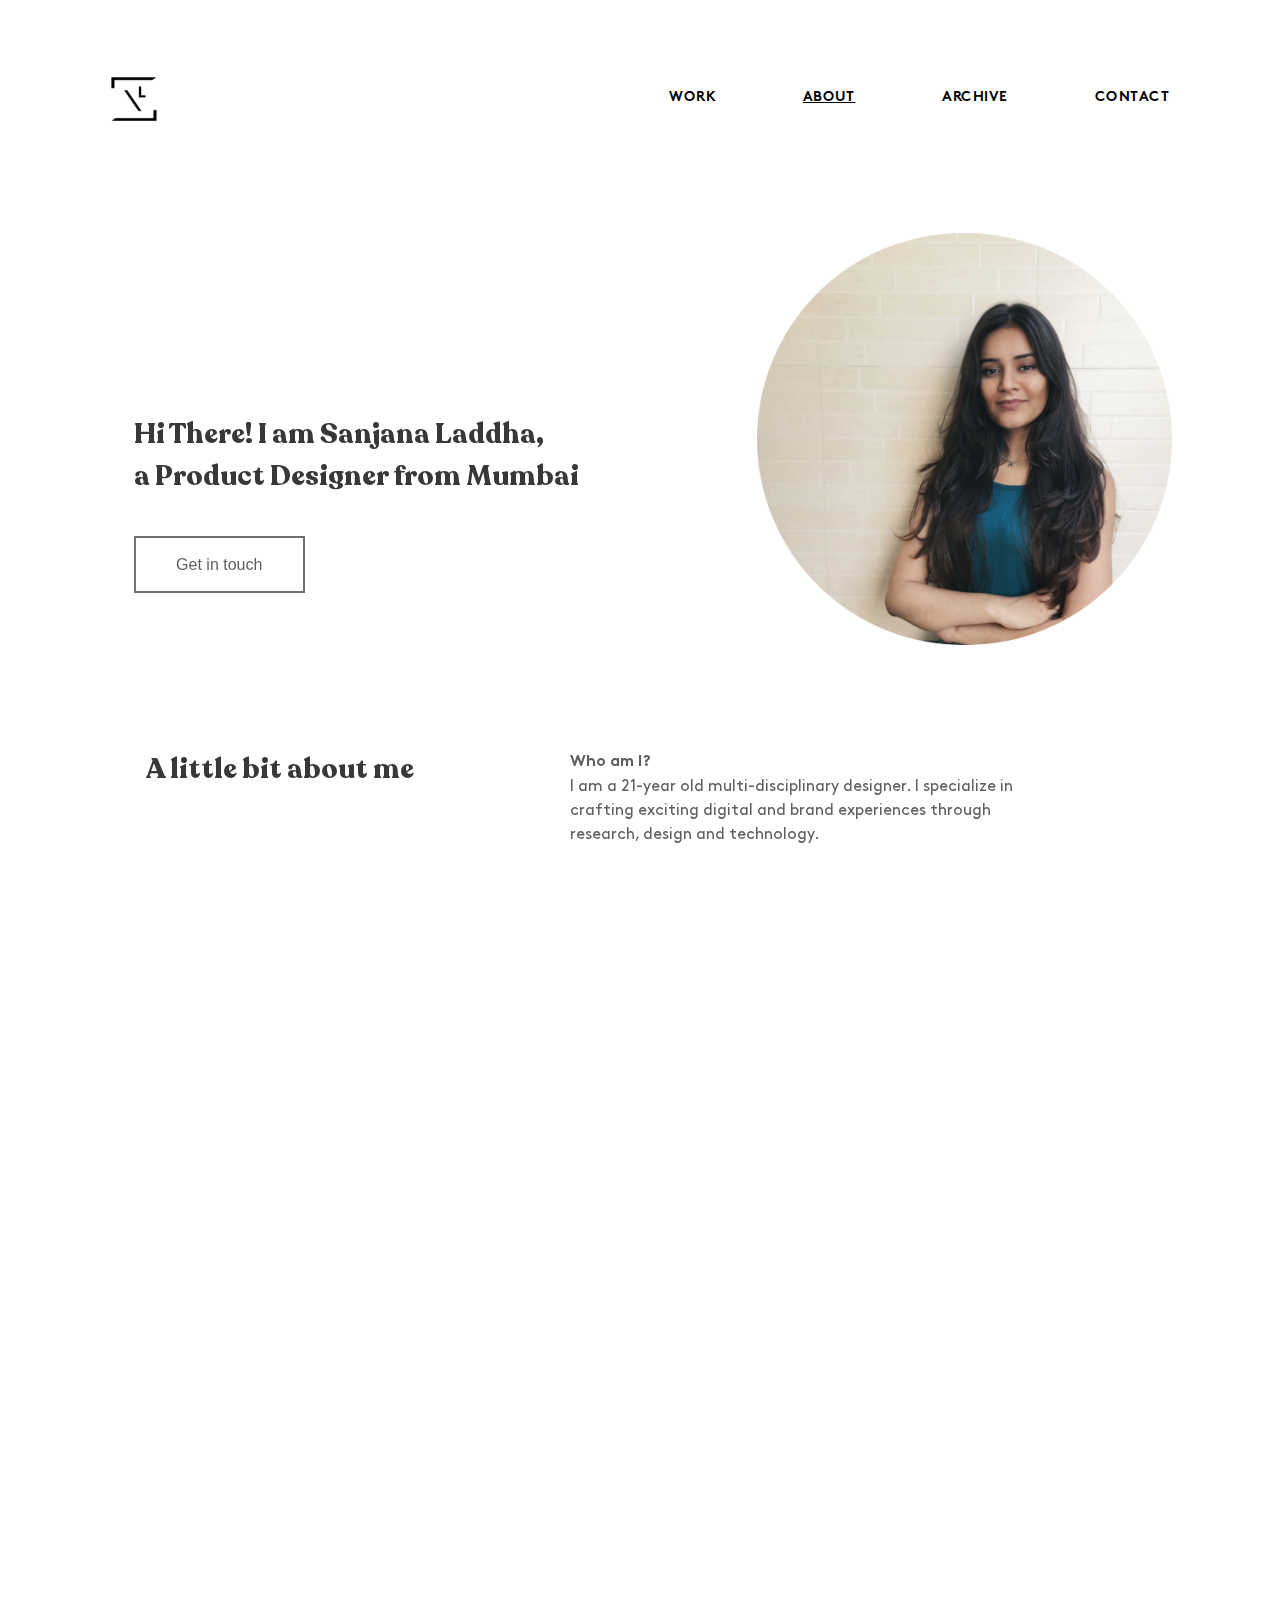
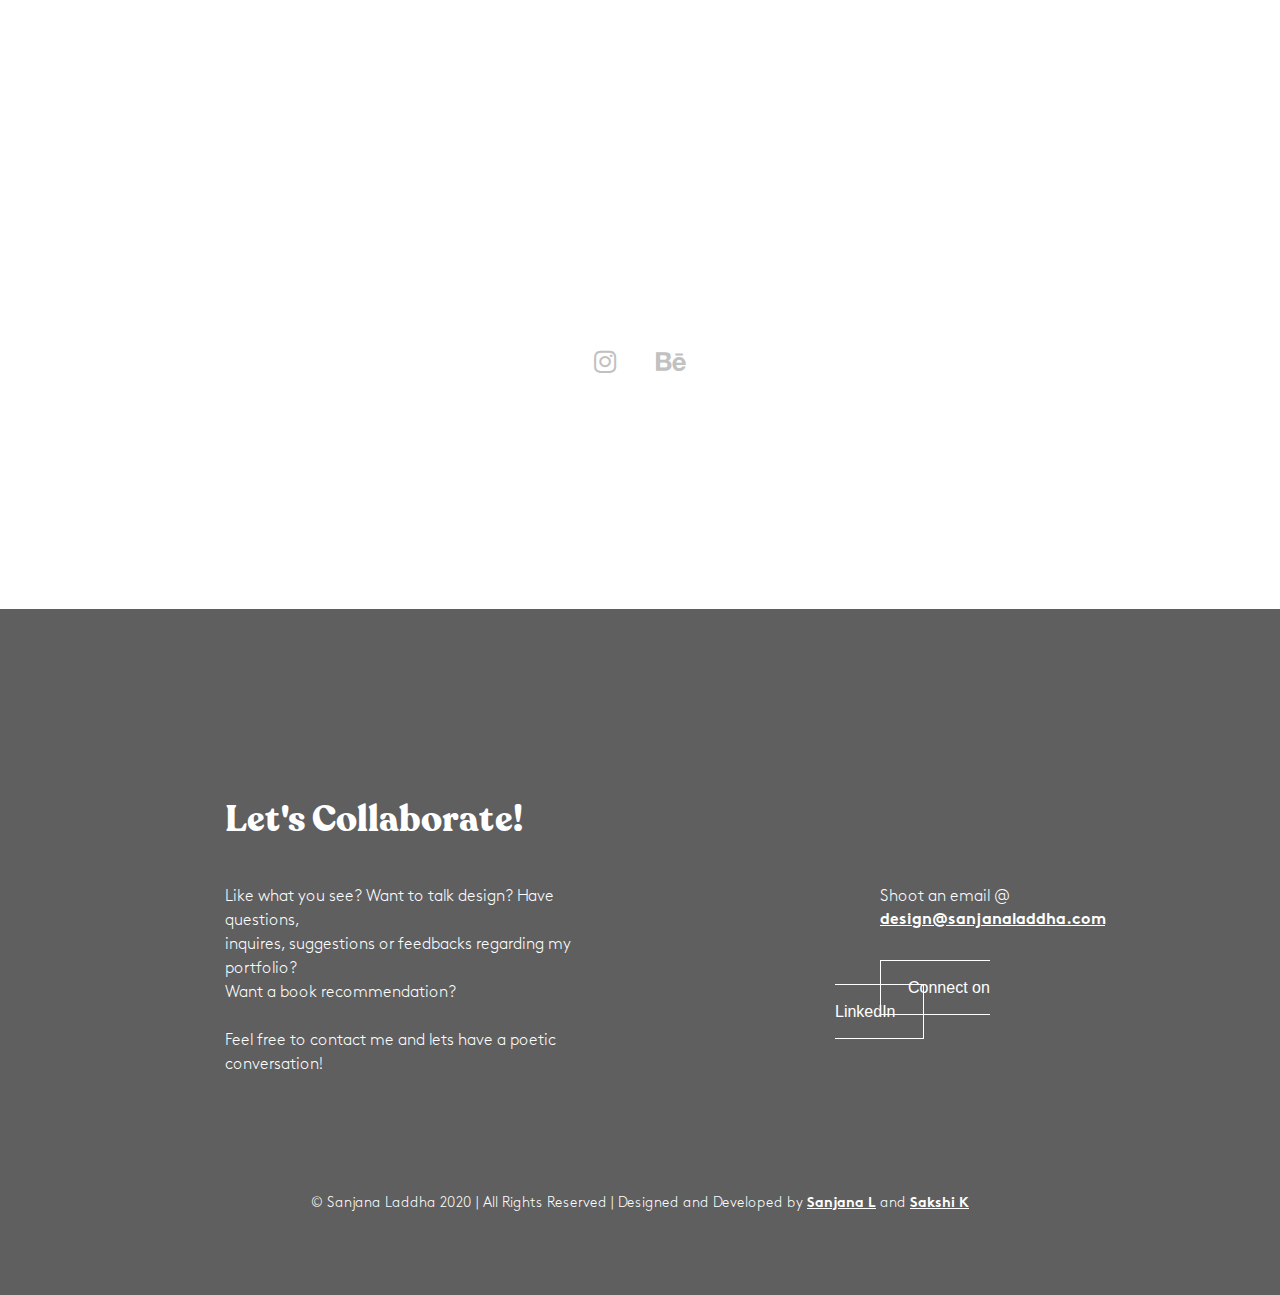
==== about.html @ 804efb01 "initial commit" ====
<html>
    <head>
        <meta name="description" content="I am Sanjana Laddha, a Product and Communication Designer specializing in crafting delightful human experiences. "  >
        <meta name="keywords" content="Sanjana , laddha , sanjana laddha , UI , UX , user experince , graphic designer,
        product designer , UI/UX designer , communication designer , mumbai , designer , freelancer,
        designs , free designs, adobe, adobe illustrator , illustrator , adove XD , XD , Photography , photoshop,
        abode photoshop, google designer , google UI , google UX , microsoft , microsoft UI , microsoft designs, 
        designing , free  templates , reserch , logo design , graphics  ">

        <link rel="icon" type="image" href="images/logo@300x.png"/>

        <title>Sanjana Laddha : Product Designer , UI/UX Designe</title>
        <meta name="viewport" content="width=device-width, initial-scale=1.0">
        <link rel="stylesheet" href="https://cdnjs.cloudflare.com/ajax/libs/font-awesome/5.13.0/css/all.min.css">
        <link rel="stylesheet" href="https://maxcdn.bootstrapcdn.com/bootstrap/4.0.0/css/bootstrap.min.css" integrity="sha384-Gn5384xqQ1aoWXA+058RXPxPg6fy4IWvTNh0E263XmFcJlSAwiGgFAW/dAiS6JXm" crossorigin="anonymous">
        <link rel="stylesheet" href="https://cdnjs.cloudflare.com/ajax/libs/font-awesome/4.7.0/css/font-awesome.min.css">
        <link rel="stylesheet" href="https://cdnjs.cloudflare.com/ajax/libs/font-awesome/4.7.0/css/font-awesome.min.css">
        <link rel="stylesheet" href="css/home.css">
        <link rel="stylesheet" href="css/navigation.css">
        <link rel="stylesheet" href="https://unpkg.com/aos@2.3.0/dist/aos.css">
       
       
    </head>
    <body >
        <a href="#" id="top" class="float">
                <i class="fa fa-angle-double-up"></i>
        </a>
        <section id="section-projects">
            <nav>
                <ul class="menu">
                    <li class="logo"> <a href="index.html">  <img id="logo" src="images/logo@300x.png"></a></li>
                    <li class="item"><a href="index.html">Work</a></li>
                    <li class="item "><a href="about.html" class="now">About</a></li>
                    <li class="item"><a href="archives.html">Archive</a></li>
                    <li class="item"><a href="contact.html">Contact</a>
                    </li>
                    <li class="toggle"><a href="#"><i class="fas fa-bars"></i></a></li>
                </ul>
            </nav>
        </section>
        <div class="b">
        <section id="about-me">
            <div class="row reverse" id="into">
                <div class="col-sm-12 col-xs-12 col-md-7 sanjana"  data-aos="fade-up">
                    <h4>Hi There! I am Sanjana Laddha, 
                        <br>a Product Designer from Mumbai</h4>
                    
                    <br><br>
                    <a href="contact.html" >Get in touch</a>
                    <br><br>
                </div>
                <div class="col-sm-12 col-xs-12 col-md-5" data-aos="fade-up">
                    <img 
                    src="images/about.png"
                     style="max-width: 100%;max-height: 100%; "
                     >
                </div>
            </div>
        </section>
        <section id="who">
            <div class="row">
                <div class="col-sm-12 col-xs-12 col-md-5"  data-aos="fade-up">
                    <h3>A little bit about me</h3>
                </div>
                <div class="col-sm-12 col-xs-12 col-md-6" >
                    <p  >
                        <div class="heading" data-aos="fade-up">Who am I?</div>
                       <p data-aos="fade-up">I am a 21-year old multi-disciplinary designer. I specialize in crafting exciting digital and brand experiences through research, design and technology.
                    </p> 
                        <div class="heading" data-aos="fade-up">What design means to me?</div>
                      <p data-aos="fade-up">Design to me is a way of thinking, which when put to use has the potential to shape the world. I believe in strong, minimalist and functional design.
                    </p> 
                       <!-- <div class="heading" data-aos="fade-up">What do I consider my superpower?</div>
                       <p data-aos="fade-up"> Empathy etc etc who actively looks for challenges and embarks on a deep? quest to figure out their solution?. I am curious about a lot of things? And I like to experiment and innovate wherever I get an opportunity to.
                    </p> -->
                        <div class="heading" data-aos="fade-up">What do I do when I am not designing?</div>
                       <p data-aos="fade-up" > I love to read fiction, write poems, code creative concepts, dance in public and photograph still life objects.
                    </p> </p>
                </div>
            </div>
        </section>

        <section id="who">
            <div class="row">
                <div class="col-sm-12 col-xs-12 col-md-5" data-aos="fade-up">
                    <h3>Experience</h3>
                </div><br>
                <div class="col-sm-12 col-xs-12 col-md-6">
                   <br> <p> 
                    <div class="row">
                        <div class="col-sm-12 col-xs-12 col-md-3">
                            <img src="images/cisco-logo.png" width="89px"  data-aos="fade-up">
                        </div>
                        <div class="col-sm-12 col-xs-12 col-md-6">
                            <div class="heading" data-aos="fade-up"> User Experience Designer</div>
                           <p data-aos="fade-up"> CISCO <br>
                            Feb 2021 - Present<br>
                            Bengaluru, India<br>
                        </p> 
    
                        </div>
                    </div><br>
                        <div class="row">
                            <div class="col-sm-12 col-xs-12 col-md-3">
                                <img src="images/godrej.png" data-aos="fade-up">
                            </div>
                            <div class="col-sm-12 col-xs-12 col-md-6">
                                <div class="heading" data-aos="fade-up"> Communication Designer</div>
                               <p data-aos="fade-up"> Godrej Properties Limited<br>
                                Jun 2020 - Jan 2021(8 months)<br>
                                Mumbai, India<br>
                            </p> 
        
                            </div>
                        </div><br>
                        <div class="row">
                            <div class="col-sm-12 col-xs-12 col-md-3">
                                <img src="images/star.png" data-aos="fade-up">
                            </div>
                            <div class="col-sm-12 col-xs-12 col-md-7">
                                <div class="heading" data-aos="fade-up"> Design and Strategy Intern/Contractor</div>
                               <p data-aos="fade-up"> Pro Kabaddi League, Star TV Network<br>
                                Jun 2019 - Apr 2020 (6 months)<br>
                                Mumbai, India<br>
                            </p> 
        
                            </div>
                        </div><br>
                        
                        <div class="row">
                            <div class="col-sm-12 col-xs-12 col-md-3">
                                <img src="images/cello.png" data-aos="fade-up">
                            </div>
                            <div class="col-sm-12 col-xs-12 col-md-6">
                                <div class="heading" data-aos="fade-up">Product and Packaging Designer</div>
                              <p data-aos="fade-up">  Cello Pens Pvt Ltd - live project<br>
                                Sept 2018 - Sept 2019 (1 year)<br>
                                Location Mumbai, India<br>
                            </p> 
        
                            </div>
                        </div>

                        
                    </p>   
                    <br> 
                    <a target="_black" data-aos="fade-up" href="docs/SanjanaLaddhaResume.pdf" style="  margin-top: 8vh;">Download Resume</a>
                </div>
            </div>
        </section>
        <br>
        <section id="who">
            <div class="row">
                <div class="col-sm-12 col-xs-12 col-md-5">
                    <h3 data-aos="fade-up">Academics</h3>
                </div>
                <div class="col-sm-12 col-xs-12 col-md-6">
                    <p>
                        <div class="heading" data-aos="fade-up">Indian School of Design and Innovation, Mumbai</div>
                        <p data-aos="fade-up">Bachelors in Communication Design<br>
                        2017-2021                        
                    </p>
                        <div class="heading" data-aos="fade-up"> IDOL, Mumbai University, Mumbai</div>
                        <p data-aos="fade-up">Bachelors in Sociology<br>
                        2017-2020
                    </p>  
                       
                    </p>

                </div>
            </div>
        </section>

        <section id="who">
            <div class="row">
                <div class="col-sm-12 col-xs-12 col-md-5" >
                    <h3 data-aos="fade-up">Tools and skills</h3>
                </div>
                <div class="col-sm-12 col-xs-12 col-md-6">
                    <p>
                        <div class="heading" data-aos="fade-up">UI/UX tools</div>
                        <p data-aos="fade-up">Adobe XD, Figma, Framer, Axure                     
                        </p>
                        <div class="heading" data-aos="fade-up">2D Graphic</div>
                        <p data-aos="fade-up">Adobe Suite (Illustrator, Photoshop, InDesign, Lightroom)
                        </p>
                        <div class="heading" data-aos="fade-up">Programming</div>
                       <p data-aos="fade-up"> Html5, CSS, p5js
                    </p>
                        <div class="heading" data-aos="fade-up">Research methods</div>
                        <p data-aos="fade-up">Competitive Testing, Affinity Diagrams, User Persona building, User Journey Mapping, Survey, Focus Group Discussions, Interviews, Storyboarding, Card sorting, Task Analysis, Heuristic Evaluation, A/B Testing, Paper Prototyping and Usability Testing
                        </p> <br>
                        <div class="heading" data-aos="fade-up">Design skills</div>
                        <p data-aos="fade-up">UI & Vector graphics, Concept Sketching, Illustration, Moodboarding, Style tiles, Pattern Library, Wireframing, Photo-editing, Rapid Prototyping & Micro-Animation
                        </p>
                        <div class="heading" data-aos="fade-up">Soft skills</div>
                        <p data-aos="fade-up">Problem Solving, Creativte brainstorming, Flexibility, Attention to detail, Thorough, Empathy and Collaboration
                        </p>
                    </p>
                </div>
            </div>
        </section>


        <section id="who">
            <div class="row">
                <div class="col-sm-12 col-xs-12 col-md-5">
                    <h3 data-aos="fade-up">Other interesting mentions</h3>
                </div>
                <div class="col-sm-12 col-xs-12 col-md-6">
                    <br> <p id="you" data-aos="fade-up">
                        Started a successful Social Awareness campaign for All India Disabled Rehabilitation Education Institute, Nashik.
                        <br><a data-aos="fade-up" href="https://youtu.be/KclgsPMXMGk">https://youtu.be/KclgsPMXMGk</a>
                            
                                          
                        <br><br>
                        Grade A in Elementary and Intermediate Art Exam
                        <br><br>
                        Three certifications in Ethical Hacking<br> (Basics of EH, SQL Injection, Cross-site Scripting)
                        <br><br>
                        Certification in Human Centered Design and Interaction Design
                          
                    </p>
                </div>
            </div>
        </section>
        <br><br><br>
        <section id="social-media">
          
          
              <a target="_black" href="https://www.instagram.com/sanjanaladdha/" class="fa fa-instagram" style="color: #C1C1C1;"></a>
              <a target="_black" href="https://www.behance.net/sanjanaladdha" class="fa fa-behance" style="color: #C1C1C1;"></a>
             
            
          </section>

          <footer id="footer">
            <div class="row">
              <div class="col-sm-12 col-xs-12 col-md-6">
                <h3>Let's Collaborate!</h3>
              </div>
              <div class="col-sm-12 col-xs-12 col-md-6"></div>
             </div>
            <div class="row">
              <div class="col-sm-12 col-xs-12 col-md-6 odd1">
                  <p> Like what you see? Want to talk design? Have questions, <br class="break">inquires, suggestions or feedbacks regarding my portfolio? 
                  <br> Want a book recommendation?
                  <br ><br >
                  Feel free to contact me and lets have a poetic conversation!</p>
                  
              </div>
              
              <div class="col-sm-12 col-xs-12 col-md-6">
                <div class="even1">
                <p>Shoot an email @
                <br>
                <a href="mailto:design@sanjanaladdha.com ">design@sanjanaladdha.com </a></p>
                <a target="_blank" href ="https://www.linkedin.com/in/sanjana-laddha/" class="link">Connect on LinkedIn</a>
              </div>
              </div>
            </div>
            <div class="row">
      
            <div class="col " id="copyright">
              <p> &#169 Sanjana Laddha 2020  |  All Rights Reserved  |  Designed and Developed by 
                  <a target="_black" href="https://www.linkedin.com/in/sanjana-laddha/">Sanjana L</a> and <a target="_black" href="https://www.linkedin.com/in/sakshi-kshatriya-9b627313a/">Sakshi K</a></p>
            </div>
          </div>
          </footer>
          </div>
          <script src="https://ajax.googleapis.com/ajax/libs/jquery/3.2.1/jquery.min.js"></script>
          <script src="https://code.jquery.com/jquery-3.2.1.slim.min.js" integrity="sha384-KJ3o2DKtIkvYIK3UENzmM7KCkRr/rE9/Qpg6aAZGJwFDMVNA/GpGFF93hXpG5KkN" crossorigin="anonymous"></script>
          <script src="https://cdnjs.cloudflare.com/ajax/libs/popper.js/1.12.9/umd/popper.min.js" integrity="sha384-ApNbgh9B+Y1QKtv3Rn7W3mgPxhU9K/ScQsAP7hUibX39j7fakFPskvXusvfa0b4Q" crossorigin="anonymous"></script>
          <script src="https://maxcdn.bootstrapcdn.com/bootstrap/4.0.0/js/bootstrap.min.js" integrity="sha384-JZR6Spejh4U02d8jOt6vLEHfe/JQGiRRSQQxSfFWpi1MquVdAyjUar5+76PVCmYl" crossorigin="anonymous"></script>
          <script src="https://unpkg.com/aos@2.3.0/dist/aos.js"></script>
          <script src="js/navigation.js"></script>
         <script>  
          AOS.init({
  duration: 500,
    once: true,
})
 function myFunction() {
  var x = document.getElementById("navbar");
  if (x.className === "topnav") {
    x.className += " responsive";
  } else {
    x.className = "topnav";
  }
}

mybutton = document.getElementById("top");

// When the user scrolls down 20px from the top of the document, show the button
window.onscroll = function() {scrollFunction()};

function scrollFunction() {
  if (document.body.scrollTop > 100 || document.documentElement.scrollTop > 100) {
    mybutton.style.display = "block";
  } else {
    mybutton.style.display = "none";
  }
}

// When the user clicks on the button, scroll to the top of the document
function topFunction() {
  document.body.scrollTop = 0; // For Safari
  document.documentElement.scrollTop = 0; // For Chrome, Firefox, IE and Opera

}



          </script>
    </body>
</html>
---- css/home.css ----
@import url("../fonts/Brown/stylesheet.css");
@import url("../fonts/Recoleta/stylesheet.css");
*{
    margin:0px;
    padding: 0;
    line-height: 1.5;   
}
#view iframe{
     height: 100%;
  width: 100%;
  
}
@media only screen and (max-width: 600px) {
  #view iframe {
   width: 100%;
   height: auto;
   object-fit: contain;
  }
}
#view{
  font-family: 'Brown';
}
#view h1 {

  text-align: left;
}
.boldp{
  font-weight: 600;
}
#view p {

 font-weight:500;
}
#view img {

  object-fit: contain;
}
@media only screen and (max-width: 600px) {
  #view img {
   width: 100%;
   height: auto;
   object-fit: contain;
  }
}
html {
    scroll-behavior: smooth;
  }
  h1{
    color: #393939;
    font-family: 'Recoleta';
    line-height: 1.2;
    font-weight: bold;
    font-size: 36px;
   /* letter-spacing: ;*/
    align-self: center;
    text-align: center;
    justify-self: center;
    margin-top: 10vh;
}
  /*=====================================HEADER=========================================*/
#showcase{
  
    display: flex;
    flex-direction: row;
    padding: 0px 20px;
    z-index: -1;
    margin: 0vh 10vh;
    max-width: 100%;
    align-items: center;
    justify-content: center;

}
#showcase1{
  display: flex;
  flex-direction: column;
  padding: 0px 20px;
  z-index: -1;
  margin: 0vh 10vh;
  max-width: 100%;
  
}
.animation-main {
  /* Start the shake animation and make the animation last for 0.5 seconds */
  float: right;
  animation: shake 2s ;
  -webkit-backface-visibility: hidden;
    -webkit-transform: translateZ(0) scale(1, 1);
  /* When the animation is finished, start again */
  animation-iteration-count: infinite;
  width: 420px;
  height: auto;
  border: 1px solid white;
}

@keyframes shake {
  0% { transform: translate(1px, 1px) rotate(0deg); }
  10% { transform: translate(-1px, -1px) rotate(-1deg); }
  20% { transform: translate(1px, 0px) rotate(1deg); }
  30% { transform: translate(1px, 1px) rotate(0deg); }
  40% { transform: translate(-1px, -1px) rotate(1deg); }
  50% { transform: translate(1px, 0px) rotate(-1deg); }
  60% { transform: translate(1px, 1px) rotate(0deg); }
  70% { transform: translate(-1px, -1px) rotate(-1deg) }
  80% { transform: translate(1px, 0px) rotate(1deg); }
  90% { transform: translate(1px, 1px) rotate(0deg); }
  100% { transform: translate(-1px, -1px) rotate(-1deg); }
}
@media only screen and (max-width: 600px) {
#showcase {
 margin: 3vh 3vh;
 flex-direction: column-reverse;
  }
  .animation-main{
      float: none;
      width: 100%;
     
  }
}
@media only screen and (max-width: 600px) {
  /* #showcase img {
    margin: 10vh 1vh;
    margin-bottom: 0vh;
    
  } */
}
.head {
    color: #393939;
    font-family: 'Recoleta';
    line-height: 1.3;
    font-weight: bold;
    font-size: 38px;
   /* letter-spacing: ;*/
  align-self: center;
    text-align: left;
    justify-self: center;
    margin-top: 4vh;
    margin-bottom: 10px;
}
@media only screen and (max-width: 600px) {
 .head {
    font-size: 32px;
    margin-top: 5vh;
    text-align: center;
    
  }
 .arrow{
   display: none;
 }
}
#showcase p{
    color: #5f5f5f;
    line-height: 1.2;
    font-family: 'Brown';
    line-height: 1.5;
    font-size: 18px;
   align-self: center;
    text-align: left;
    justify-self: center;
   width: 75%
}
.interning{
  color: #5f5f5f;
  line-height: 1.2;
  font-family: 'Brown';
  line-height: 1.5;
  font-size: 16px !important;
 align-self: center;
  text-align: left;
  justify-self: center;
  text-decoration: underline;
  margin-top: 55px;
  text-transform: uppercase;
  /* padding-bottom: 4px;
  border-bottom: 1px solid #5F5F5F;
  border-width: fit-content; */
}
@media only screen and (max-width: 600px)
 {
  #showcase p
  {
    font-size: 16px;
    text-align: center;
    width: 100%;
  }
}
@media only screen and (max-width: 600px)
 {
  #showcase br
  {
    display: none;
  }
}

#showcase .scroll{
    text-decoration: none;
    
    color: black;
    font-size: 16px;
    align-self: center;
    /* margin-top: 150px; */
    font-weight: bold ;
    font-family: "Brown";
    
}
@media only screen and (max-width: 600px) {
  #showcase .scroll{
    margin-top: 150px;
    text-decoration: underline;
  }
}
#showcase .scroll:hover{
   text-decoration: underline;
   
}


.ml11 {
  font-weight: 700;
  font-size: 3.5em;
}

.ml11 .text-wrapper {
  position: relative;
  display: inline-block;
  padding-top: 0.1em;
  padding-right: 0.05em;
  padding-bottom: 0.15em;
}

.ml11 .line {
  opacity: 0;
  position: absolute;
  left: 0;
  height: 100%;
  width: 3px;
  background-color: rgb(0, 0, 0);
  transform-origin: 0 50%;
}

.ml11 .line1 { 
  top: 0; 
  left: 0;
}

.ml11 .letter {
  display: inline-block;
  line-height: 1em;
}
/*===========================================HEADER===========================================*/


/*============================================NAVBAR===========================================*/
#section-projects{
  margin: 6vh 10vh;
  max-width: 100%;
  margin-bottom: 0vh !important;
}
@media only screen and (max-width: 600px) {
  #section-projects{
    margin: 3vh 3vh;
  
  }
}
nav {
  padding: 0 15px;
}
a {
  color: black;
  text-decoration: none;
}
.menu,
.submenu {   
  list-style-type: none;
}
.logo {
  font-size: 20px;
  padding: 7.5px 10px 7.5px 0;
}
.now{
  text-decoration: underline;
}
.item {
  text-transform: uppercase;
  text-decoration: none;
  color: #000000;
  font-family: "Brown";
  font-size: 14;
  font-weight: bold;
  letter-spacing: 0.5;
  display: block;
  padding-left: 6vw;
  text-align: center;
  padding-top: 2vh;
}
.item.button {
  padding: 9px 5px;
}
a:hover,
.item a:hover::after {
  color: #000000;
  text-decoration: none;
  text-decoration: underline;
}



/* Mobile menu */
.menu {
  display: flex;
  flex-wrap: wrap;
  justify-content: space-between;
  align-items: center;
}
.menu li a {
  display: block;
  padding: 15px 5px;
}
.menu li.subitem a {
  padding: 15px;
}
.toggle {
  order: 1;
  font-size: 20px;

}
.item.button {
  order: 2;
}
.item {
  order: 3;
  width: 100%;
  text-align: center;
  display: none;

}
.active .item {
  display: block;
}
.button.secondary { /* divider between buttons and menu links */
  border-bottom: 1px #444 solid;
}

/* Submenu up from mobile screens */
.submenu {
  display: none;
}
.submenu-active .submenu {
 display: block;
}
.has-submenu i {
  font-size: 12px;
}
.has-submenu > a::after {
  font-family: "Font Awesome 5 Free";
  font-size: 12px;
  line-height: 16px;
  font-weight: 900; 
  content: "\f078";
  color: white;
  padding-left: 5px;
}
.subitem a {
  padding: 10px 15px;
}
.submenu-active {
  background-color: #111;
  border-radius: 3px;
}

/* Tablet menu */
@media all and (min-width: 700px) {
  .menu {
      justify-content: center;
  }
  .logo {
      flex: 1;
  }
  .item.button {
      width: auto;
      order: 1;
      display: block;
  }
  .toggle {
      flex: 1;
      text-align: right;
      order: 2;
  }
  /* Button up from tablet screen */
  .menu li.button a {
      padding: 10px 15px;
      margin: 5px 0;
  }
  .button a {
      background: #0080ff;
      border: 1px royalblue solid;
  }
  .button.secondary {
      border: 0;
  }
  .button.secondary a {
      background: transparent;
      border: 1px #0080ff solid;  
  }
  .button a:hover {
      text-decoration: none;
  }
  .button:not(.secondary) a:hover {
      background: royalblue;
      border-color: darkblue;
  }
}

/* Desktop menu */
@media all and (min-width: 960px) {
  .menu {
      align-items: flex-start;     
      flex-wrap: nowrap;
      background: none;
  }
  .logo {
      order: 0;
  }
  .item {
      order: 1;
      position: relative;
      display: block; 
      width: auto;
  }
  .button {
      order: 2;
  }
  .submenu-active .submenu {
      display: block;
      position: absolute;
      left: 0;
      top: 68px;
      background: #111;
  }
  .toggle {
      display: none;
  }
  .submenu-active {
      border-radius: 0;
  }
}
/*============================================NAVBAR===========================================*/

/*============================================Projects==========================================*/
#projects{
      margin: 10vh 10vh;
  padding-left: 2vw;
}

#project h1{
  color: #393939;
  font-family: 'Recoleta';
  line-height: 1.2;
  font-weight: bold;
  font-size: 36px;
 /* letter-spacing: ;*/
  align-self: center;
  text-align: center;
  justify-self: center;
  margin-top: 10vh;
}
@media only screen and (max-width: 600px) {
  #projects{
    margin: 10vh 3vh;
    padding: none;
    margin-bottom: 12vh;
  }
}

.projectsview{
  margin : 20vh 150px;
}
.projectsview td{
  padding-right: 100px;
}
.projectimg{
  margin : 20vh 150px;
  margin-top:0px;
}
.projectshead{
  margin : 10vh 250px;
    margin-bottom:0px;
   text-align: center;
}
@media only screen and (max-width: 600px) {
  .projectsview{
    margin : 20vh 20px;
   
  }
}
@media only screen and (max-width: 600px) {
  .projectimg{
    margin : 20vh 20px;
     margin-top:0px;
  }
}

@media only screen and (max-width: 600px) {
  .projectshead{
    margin : 20vh 10px;
    margin-bottom:0px;
    text-align: center;
  }
}
.mobnone{
  display:none;
}
.next{
  border: 2px solid #707070;
  color : #707070;
  padding: 10px;
  width: 30%;
  float: right;
  text-decoration: none;
  text-align: center;
  margin-top: 50px;
  
}
.next:hover{
  text-decoration: none;
  background-color : #47A3F3;
  border: none;
  color: white;
}
@media only screen and (max-width: 600px) {
  .next{
    width: 100%;
  }
}
.gif-card{
  margin: 80px auto;
  text-align: center;
}
@media only screen and (max-width: 600px) {
 .gif-card{
   margin: 40px auto;
  }
}
.gif{
    border:none;
     box-shadow: 0px 3px 6px rgba(74, 88, 101, 0.161);
  max-width: 100%;
  max-height:auto;
margin: 0px auto;
}
@media only screen and (max-width: 600px) {
  .gif{
  
     height: auto;
     width: 100%;

  }
}
.odd {
  width: 40vw;

  float: left;
  border: none;
  /*box-shadow: 0 2px 4px 0 rgba(74, 88, 101, 0.16), 0 3px 10px rgba(74, 88, 101, 0.16);*/
  box-shadow: 0px 3px 6px rgba(74, 88, 101, 0.161);
  cursor: pointer;
  margin-bottom: 6vh;
  transition:all 0.3s ease-in-out;
  
}
@media only screen and (max-width: 600px) {
  .odd{
    width: 80vw;
    float: none;
    border: none;
    margin: auto;
    margin-bottom: 6vh;
  }
}

.odd:hover{
     transform: scale(1.02)  !important;
  opacity: 0.6 !important;
}
.even {
  width: 40vw;
 
  float: right;
  border: none;
  box-shadow: 0px 3px 6px rgba(74, 88, 101, 0.161);
  cursor: pointer;
  margin-bottom: 6vh;
   transition:all 0.3s ease-in-out;
}
@media only screen and (max-width: 600px) {
  .even{
    width: 80vw;
    float: none;
    margin-top: 0;
    margin: auto;
    margin-bottom: 6vh;
    border: none;
  
  }
}
.even:hover{
    transform: scale(1.02)  !important;
     opacity: 0.7 !important;
}
#projects h3{
  font-weight: bold;
  font-family: "Recoleta";
  font-size: 32px;
}
@media screen and (max-width: 600px) {
  #projects h3{
    font-size: 24px;
  }
  .card-text{
    -webkit-line-clamp: 4;
  }
}

#projects p{
  line-height: 1.8;
  font-family: "Brown";
  color: #5f5f5f;
  padding-bottom: 2vh;
  
}
.card-text{
  padding-bottom: 0px !important;
  overflow: hidden;
  text-overflow: ellipsis;
  display: -webkit-box;
  /* margin-bottom: 8px; */
  -webkit-line-clamp: 2;
  /* number of lines to show */
  -webkit-box-orient: vertical;
  text-transform: none !important;
}
#projectshead p{
  line-height: 1.5;
  font-family: "Brown";
  color: #5f5f5f;
  padding-bottom: 2vh;
  text-align: center;
  margin: 10px 80px;
}
@media screen and (max-width: 600px) {
  #projects p{
    line-height: 1.5;
  }
}


/*======================================Projects================================================*/
/*======================================Social Media===========================================*/
#social-media{
 margin-top: 25vh;
  text-align: center;
}
#social-media p{
  color:#898989;
  margin-top: 25vh;
  font-size: 18px;
  font-family: "Brown";
}

#social-media a{
  text-decoration: none;
  color:#898989; 
  padding: 1vh 2vh;
  margin-bottom: 25vh;
  font-size: 26px;
}
#social-media a:hover{
  text-decoration: none;
}

/*=====================================FOOTER======================================================*/
.float{
  position: fixed;
  bottom: 10px;
  right: 10px;
  color: aliceblue;
  background-color:  #47A3F3;
  padding: 1% 1.3%;
  font-size: 20px;
  border-radius: 50%;
  display: none;
  z-index: 1;
}
@media only screen and (max-width: 600px) {
  .float{
    padding: 2% 3% ;
    font-size: 20px;
  }
}
.float:hover{
  opacity: 0.5;
}
#footer{
  margin: 0px 0px;
  background-color: #5F5F5F;
  padding-top: 18vh; 
  padding-right: 20vh;
  padding-left: 20vh;
 padding-bottom: 1vh;
 width: auto;
}
@media only screen and (max-width: 800px) {
  #footer{
    
    padding-top: 9vh; 
    padding-right: 5vh;
    padding-left: 5vh;
   padding-bottom: 1vh;
   width: auto;
  }
}
#footer h3{
  color:#FFFFFF ;
  font-weight: bold;
  font-family: "Recoleta";
  padding-top: 3vh ;
  padding-bottom: 1vh;
  padding-right: 5vh;
  padding-left: 5vh;
  font-size: 36px;
}
@media only screen and (max-width: 600px) {
  #footer h3{
    font-size: 26px;
  }
}
#footer p{
 
  color:#FFFFFF ;
  font-size: 16px;
  font-family: "Brown";
  padding: 3vh 5vh;
  font-weight: 300;
  
}
@media only screen and (max-width: 600px) {
  #footer p {
    font-size: 14px;
  }
}
@media only screen and (max-width: 600px) {
  .break{
    display: none;
  }
}
#footer a{
  color: #FFFFFF;
 text-decoration: underline;
 font-weight: bold;
}
#footer .link{
  text-decoration: none;
  font-weight: normal;
  margin: 5vh 5vh;
  padding: 2vh 3vh;
  border: 1px solid #FFFFFF;
  
 
}

.link:hover{
  background-color: #47A3F3;
  border: 1px solid #47A3F3;

}
.even1{
 
  padding-left: 20vh;
}
@media only screen and (max-width: 830px) {
  .even1{
   
    padding: 0px 0px;
    padding-left: 0px;
  }
}
 #copyright p{
  color : #FFFFFF ;
  font-size: 14px;
  padding: 3vh 5vh;
  margin: 5vh 0vh;
 
  text-align: center;
 }
 @media only screen and (max-width: 830px) {
#copyright p{
 
    font-size: 12px;
    text-align : left;
  }
}
/*====================================FOOTER=======================================================*/



/*===============================Contact US==================================*/
#contact-form{
  margin: 10vh 12vh;
  padding-left: 3vw;
}
@media only screen and (max-width: 600px) {
  #contact-form{
    margin: 3vh 3vh;
   margin-bottom: 12vh;
    padding: none;
  }
}
#contact-form h4{
color:  #393838;
font-weight: bold;
font-family: "Recoleta";
}

#contact-form p{
  color:  #A2A2A2;
  font-family:"Brown" ;
  }
#contact-form textarea{
  height: 100%;
    background-color: #EDEDED;
    border: none;
    box-shadow: 0px 3px 6px rgba(74, 88, 101, 0.161);
}
@media only screen and (max-width: 600px) {
  #contact-form textarea{
    width: 100%;
    
  }
}
#contact-form input{
  background-color: #EDEDED;
  border: none;
  width: 30vw;
  height: 8vh !important;
  margin: 4vh;
  box-shadow: 0px 3px 6px rgba(74, 88, 101, 0.161);
}
@media only screen and (max-width: 767px) {
  #contact-form input{
    width: 100%;
    margin: 2vh auto;
  }
}

.extra{
  margin : 4vh;
}


@media only screen and (max-width: 767px)
{
  .extra{
    margin-top: 4vh ;
    margin-right:auto;
    margin-left:auto;
    margin-bottom: 2vh
  }
}

#contact-form .send{
  text-decoration: none;
  font-weight: normal;
  width: 20%;
 
  color: #707070;
  background-color: white;
  border: 2px solid #707070;
 
}
@media only screen and (max-width: 767px)
{
  #contact-form .send{
    margin-top: 4vh ;
    margin-right:auto;
    margin-left:auto;
    margin-bottom: 12vh;
    width: 40%;
  }
}
#contact-form a:hover{
  background-color: #47A3F3;
  color: #FFFFFF;
  border: 2px solid #FFFFFF;
}

/*===========================================Contact Us=============================================*/
/*============================================About================================*/
#about-me{
  
  margin: 10vh 12vh;
  padding-left: 2vw;
}
@media only screen and (max-width: 600px) {
  #about-me{
    margin: 10vh 3vh;
    padding: none;
    margin-bottom: 12vh;
  }
}
.sanjana{
  padding-top: 20vh;
}

@media only screen and (max-width: 600px) {
  .sanjana{
    padding-top: 40px;
    text-align: center;
  }
}
@media only screen and (max-width: 800px) {
  .reverse{
     
       display: flex;
        flex-direction: column-reverse;
       
  }
}
#about-me h4{
color:  #393838;
font-weight: bold;
line-height: 1.5;
font-family: "Recoleta";
font-size: 28px;
}
@media only screen and (max-width: 800px) {
  #about-me h4{
    font-size: 20px;
  }
}
#about-me p{
  color:  #A2A2A2;
  font-family: "Brown";
  }
  #about-me a{
    text-decoration: none;
    font-weight: normal;
    padding: 2vh 4.5vh;
    color: #5f5f5f;
    border: 2px solid #707070;
    
  }
  #about-me a:hover{
    background-color: #47A3F3;
    color: #FFFFFF;
    border: 2px solid #FFFFFF;
  }


  #who{
   
    margin: 6vh 12vh;
    padding-left: 3vw;
    padding-right: 3vw;
    
  }
  @media only screen and (max-width: 600px) {
    #who{
      margin: 6vh 3vh;
      padding: none;
    
    }
  }
  #who h3{
    color:  #393838;
    font-weight: bold;
    font-family: "Recoleta";
    padding-top: 2vh;
    }
    #who p{
      color: #5F5F5F;
      font-family: "Brown";
      font-size: 16px;
      }
  .heading{
    font-weight: bold;
    color:#5F5F5F;
    font-family: "Brown";
    font-size: 16px;
  }
  #who a{
    text-decoration: none;
    font-weight: normal;
  
    padding: 2vh 4.5vh;
    color: #707070;
    border: 2px solid #707070;
   
  }

  #who a:hover{
    background-color: #47A3F3;
    color: #FFFFFF;
    border: 2px solid #FFFFFF;
  }

  #you a{
    text-decoration: underline;
    border: none;
    color: #47A3F3;
    padding: 0 0;
  }
  #you a:hover{
    text-decoration: underline;
    border: none;
    color: #47A3F3;
    background-color: #FFFFFF;
  }
/*============================================About================================*/


/* =========================Animation=================== */
.arrow,
.arrow:before
{
  /* position: absolute ; */
  /* left: 50% ; */
  float: right;
}
  

.arrow{
  width: 25px ;
  height: 25px ;
  /* top: 50% ; */
  margin: 0px 0 0 -20px ;
  -webkit-transform: rotate(45deg) ;
  border-left: none ;
  border-top: none ;
  border-right: 2px white solid ;
  border-bottom: 2px white solid ;
  /* animation-duration: 2s;
  animation-iteration-count: infinite;
  animation-name: arrow; */
}
  

  
.arrow:before{
  content: '';
  width: 13px ;
  height: 13px ;
  /* top: 50%; */
  margin: 0px 10px 0px -10px;
  border-left: none;
  border-top: none;
  border-right: 1px black solid;
  border-bottom: 1px black solid;
  animation-duration: 2s;
  animation-iteration-count: infinite;
  animation-name: arrow;
}
 
  
@keyframes arrow
{
  0% { opacity: 1}
 
100%{ opacity: 0.3 ; transform: translate(10px, 10px) ;}
 

}
  

/* Tablet*/

@media (max-width: 1024px) {
 #showcase{
   margin: auto;

 }
 .head{
   font-size: 28px;
 }
 #showcase p {
   font-size: 15px;
 }
 #section-projects{
   margin: 15px 15px;
 }
 .interning{
   font-size: 15px !important ;
   width: 100% !important;
 }
 .animation-main{
   width: 300px;
 }
}
---- css/navigation.css ----
nav {
   
    padding: 0 15px;
}
a {
    color: black;
    text-decoration: none;
}
.menu,
.submenu {   
    list-style-type: none;
}
.logo {
    font-size: 20px;
    padding: 7.5px 10px 7.5px 0;
}
.now{
    text-decoration: underline;
}
.item {
    text-transform: uppercase;
    text-decoration: none;
    color: #000000;
    font-family: "Brown";
    font-size: 14;
    font-weight: bold;
    letter-spacing: 0.5;
    display: block;
    padding-left: 6vw;
    text-align: center;
    padding-top: 2vh;
}
.item.button {
    padding: 9px 5px;
}
 a:hover,
.item a:hover::after {
    color: #000000;
    text-decoration: none;
    text-decoration: underline;
}



/* Mobile menu */
.menu {
    display: flex;
    flex-wrap: wrap;
    justify-content: space-between;
    align-items: center;
}
.menu li a {
    display: block;
    padding: 15px 5px;
}
.menu li.subitem a {
    padding: 15px;
}
.toggle {
    order: 1;
    font-size: 20px;
  
}
.item.button {
    order: 2;
}
.item {
    order: 3;
    width: 100%;
    text-align: center;
    display: none;
}
.active .item {
    display: block;
}
.button.secondary { /* divider between buttons and menu links */
    border-bottom: 1px #444 solid;
}

/* Submenu up from mobile screens */
.submenu {
    display: none;
}
.submenu-active .submenu {
   display: block;
}
.has-submenu i {
    font-size: 12px;
}
.has-submenu > a::after {
    font-family: "Font Awesome 5 Free";
    font-size: 12px;
    line-height: 16px;
    font-weight: 900; 
    content: "\f078";
    color: white;
    padding-left: 5px;
}
.subitem a {
    padding: 10px 15px;
}
.submenu-active {
    background-color: #111;
    border-radius: 3px;
}

/* Tablet menu */
@media all and (min-width: 700px) {
    .menu {
        justify-content: center;
    }
    .logo {
        flex: 1;
    }
    .item.button {
        width: auto;
        order: 1;
        display: block;
    }
    .toggle {
        flex: 1;
        text-align: right;
        order: 2;
    }
    /* Button up from tablet screen */
    .menu li.button a {
        padding: 10px 15px;
        margin: 5px 0;
    }
    .button a {
        background: #0080ff;
        border: 1px royalblue solid;
    }
    .button.secondary {
        border: 0;
    }
    .button.secondary a {
        background: transparent;
        border: 1px #0080ff solid;  
    }
    .button a:hover {
        text-decoration: none;
    }
    .button:not(.secondary) a:hover {
        background: royalblue;
        border-color: darkblue;
    }
}

/* Desktop menu */
@media all and (min-width: 960px) {
    .menu {
        align-items: flex-start;     
        flex-wrap: nowrap;
        background: none;
    }
    .logo {
        order: 0;
    }
    .item {
        order: 1;
        position: relative;
        display: block; 
        width: auto;
    }
    .button {
        order: 2;
    }
    .submenu-active .submenu {
        display: block;
        position: absolute;
        left: 0;
        top: 68px;
        background: #111;
    }
    .toggle {
        display: none;
    }
    .submenu-active {
        border-radius: 0;
    }
}
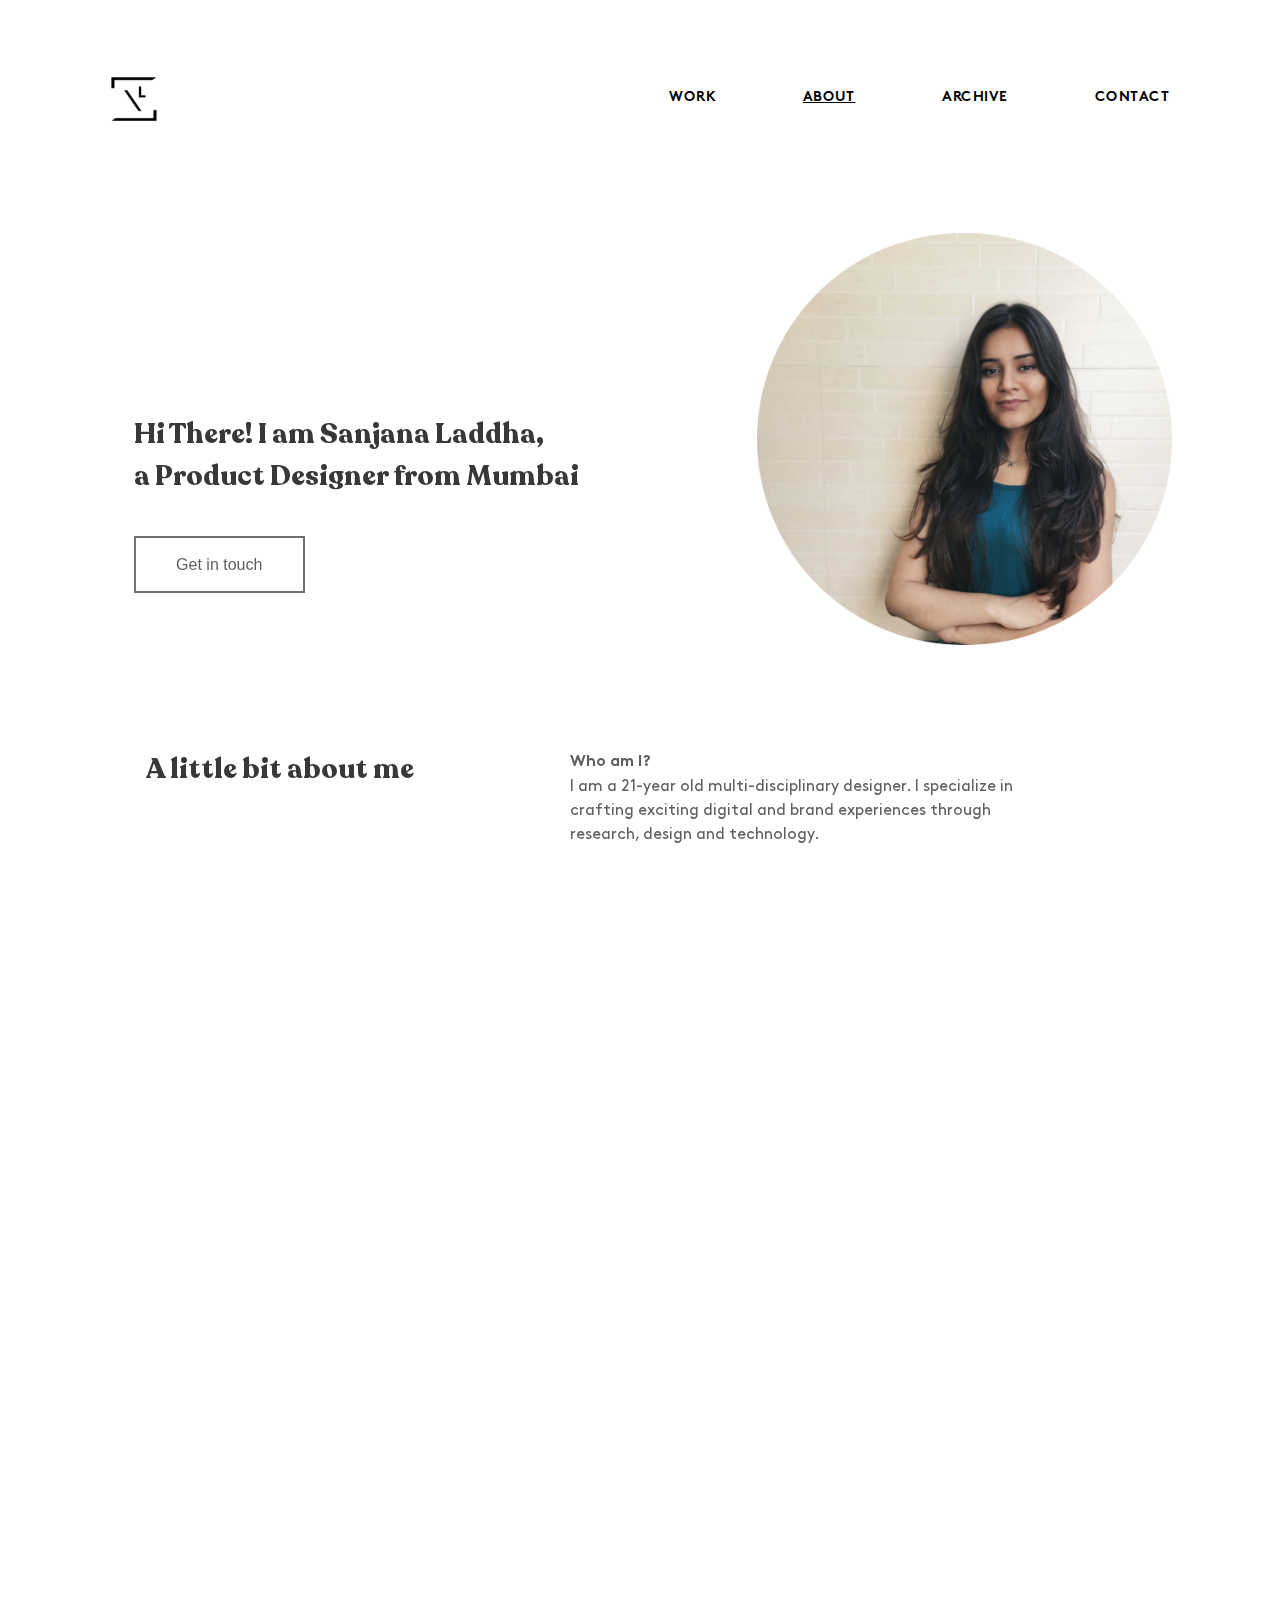
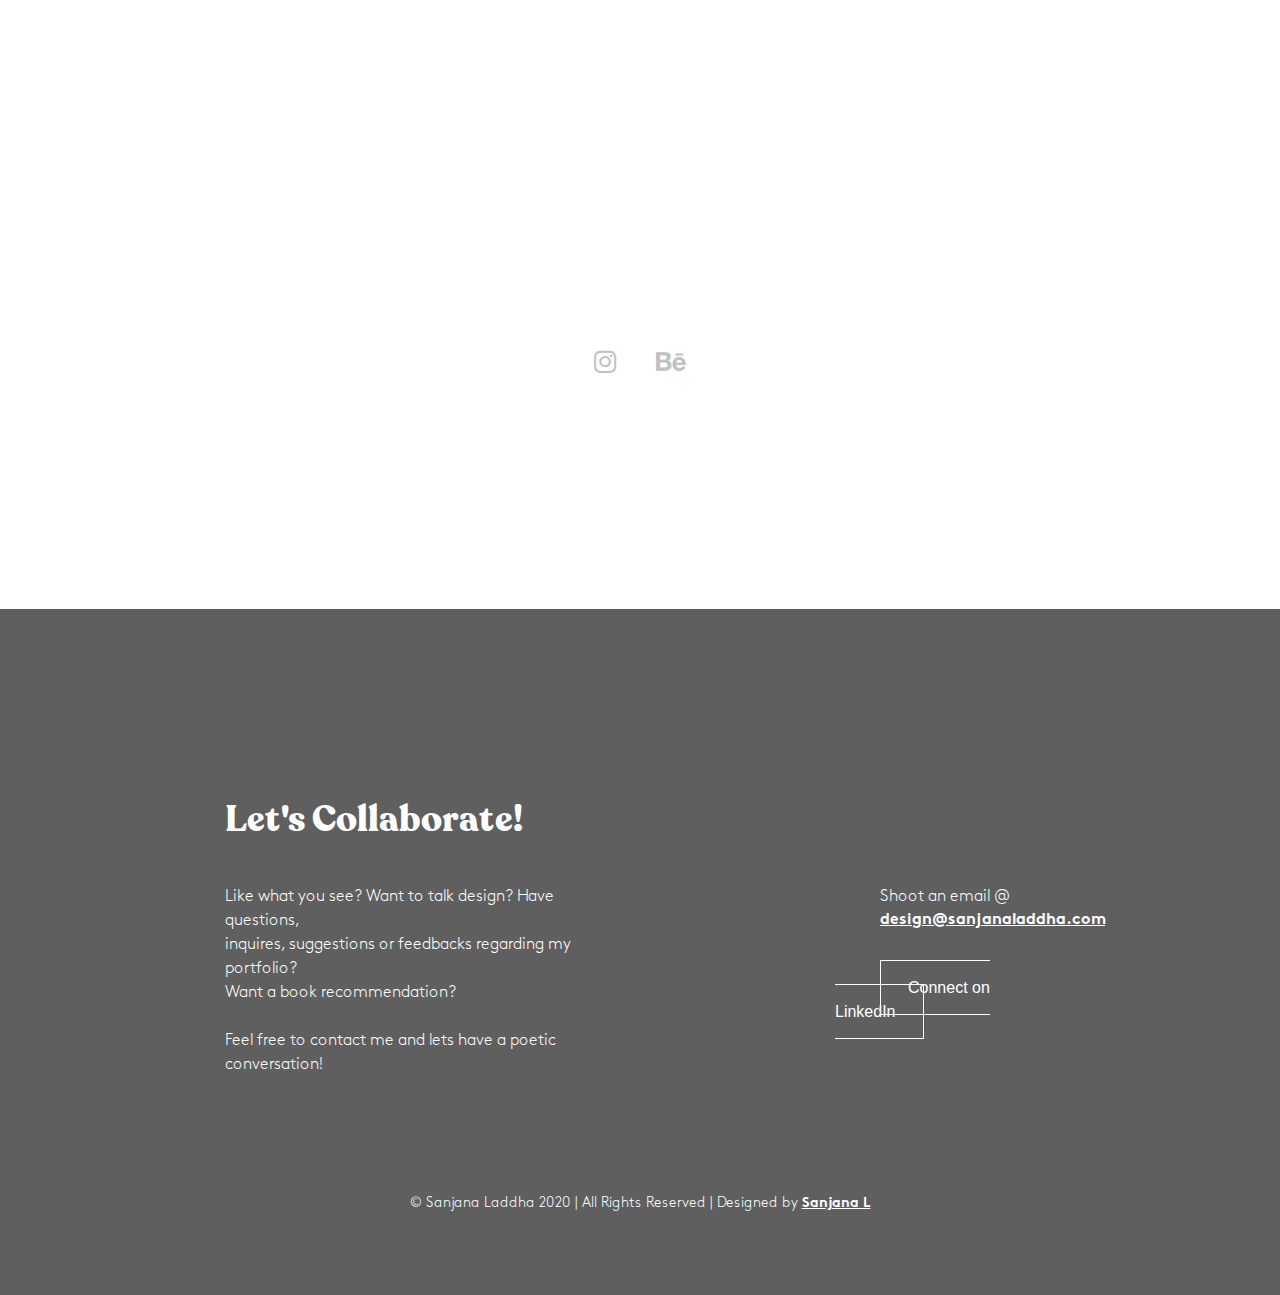
==== commit 28e271ef: "changes1" ====
--- a/about.html
+++ b/about.html
@@ -262,8 +262,8 @@
             <div class="row">
       
             <div class="col " id="copyright">
-              <p> &#169 Sanjana Laddha 2020  |  All Rights Reserved  |  Designed and Developed by 
-                  <a target="_black" href="https://www.linkedin.com/in/sanjana-laddha/">Sanjana L</a> and <a target="_black" href="https://www.linkedin.com/in/sakshi-kshatriya-9b627313a/">Sakshi K</a></p>
+              <p> &#169 Sanjana Laddha 2020  |  All Rights Reserved  |  Designed  by 
+                  <a target="_black" href="https://www.linkedin.com/in/sanjana-laddha/">Sanjana L</a></p>
             </div>
           </div>
           </footer>
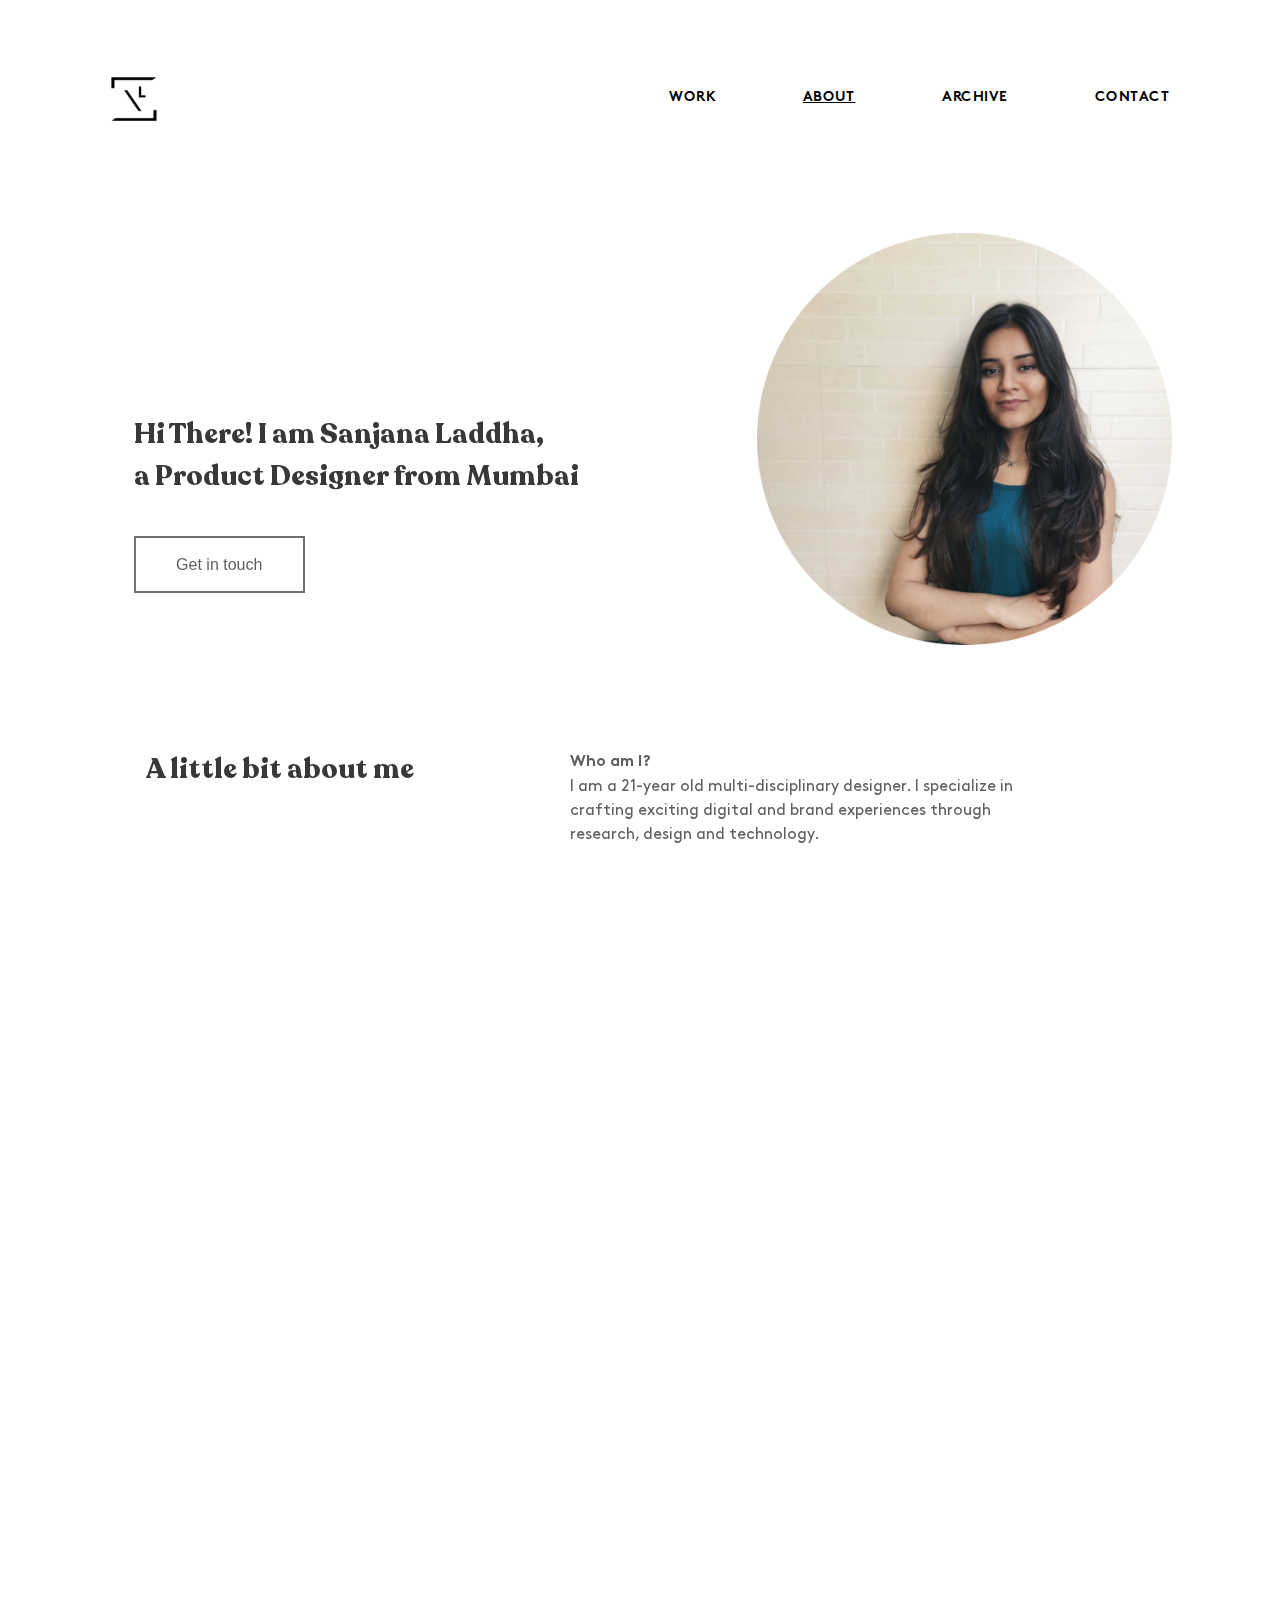
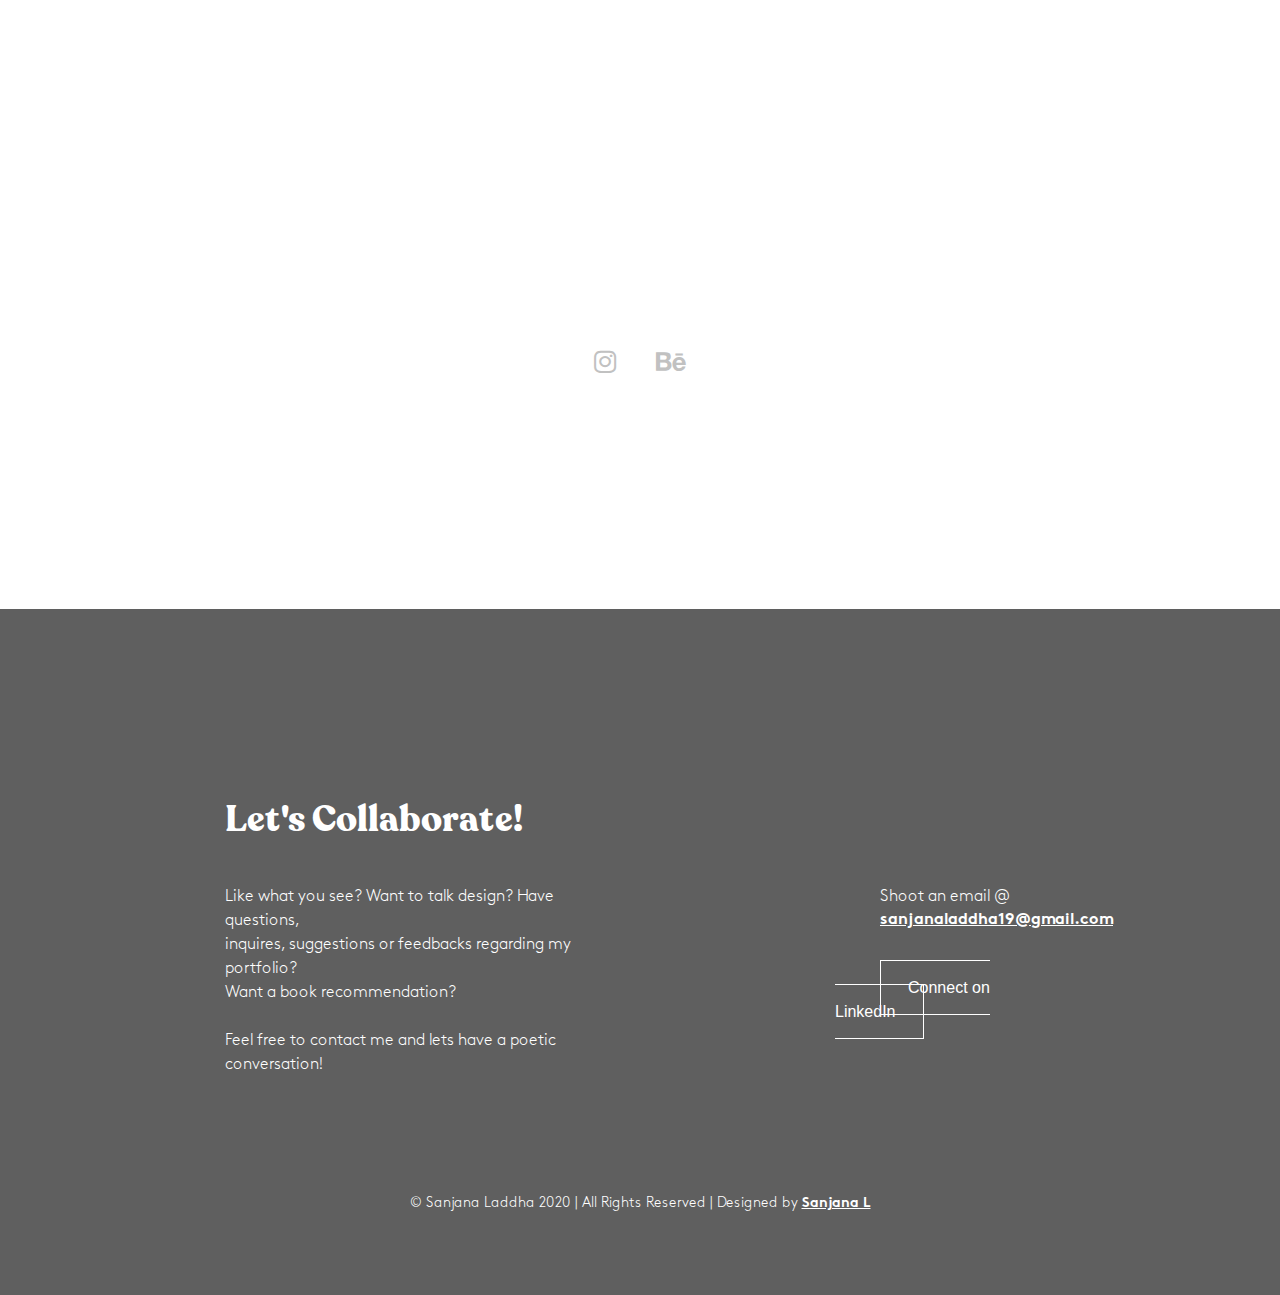
==== commit 87e152c4: "Update about.html" ====
--- a/about.html
+++ b/about.html
@@ -254,7 +254,7 @@
                 <div class="even1">
                 <p>Shoot an email @
                 <br>
-                <a href="mailto:design@sanjanaladdha.com ">design@sanjanaladdha.com </a></p>
+                <a href="mailto:sanjanaladdha19@gmail.com">sanjanaladdha19@gmail.com </a></p>
                 <a target="_blank" href ="https://www.linkedin.com/in/sanjana-laddha/" class="link">Connect on LinkedIn</a>
               </div>
               </div>
@@ -312,4 +312,4 @@
 
           </script>
     </body>
-</html>+</html>
